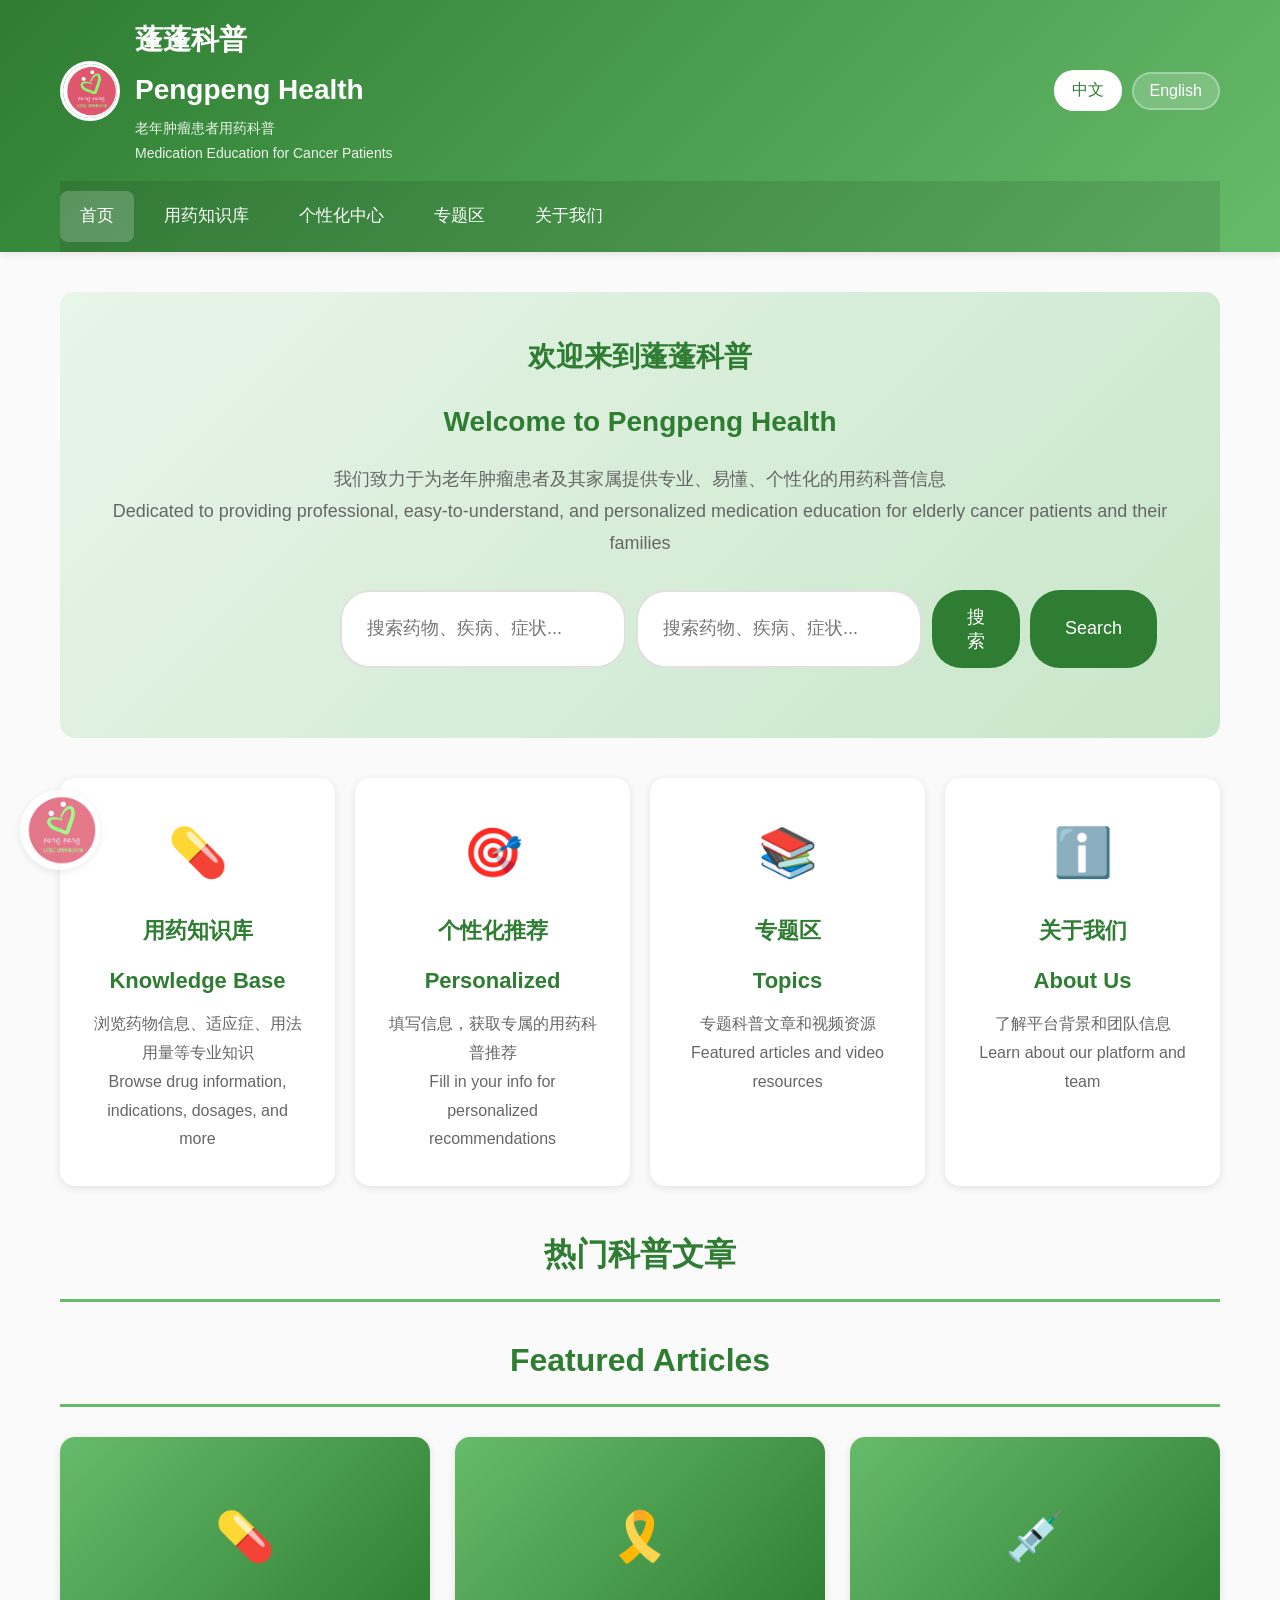
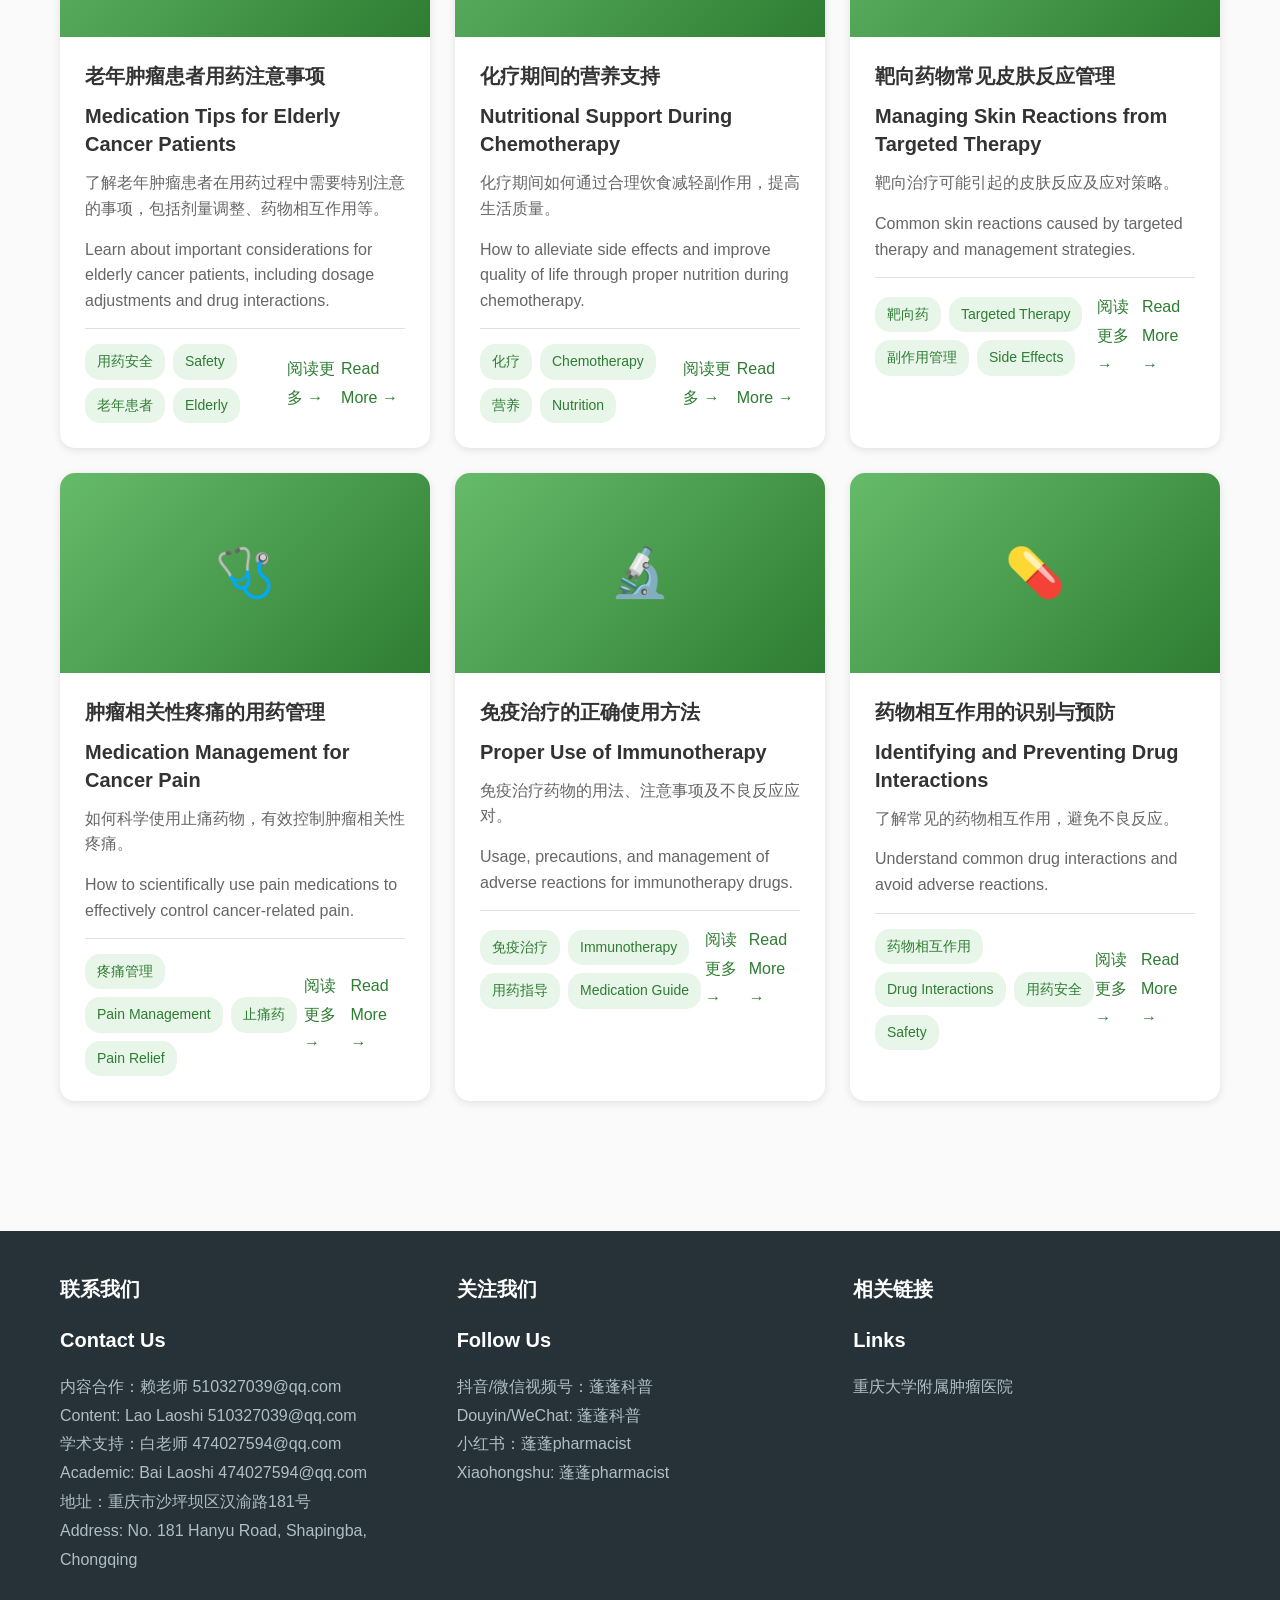
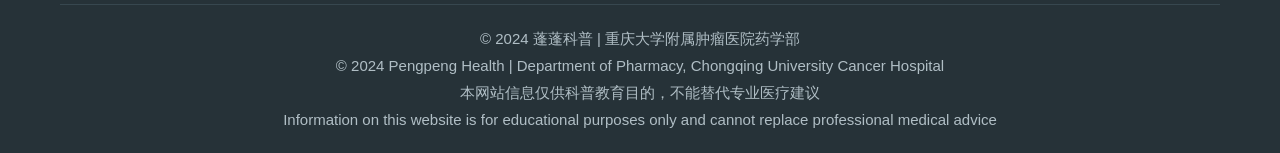
==== index.html @ c1ef8f11 "Initial commit 蓬蓬科普网站 - 老年肿瘤患者用药科普" ====
<!DOCTYPE html>
<html lang="zh-CN">
<head>
    <meta charset="UTF-8">
    <meta name="viewport" content="width=device-width, initial-scale=1.0">
    <meta name="description" content="蓬蓬科普 - 老年肿瘤患者用药科普个性化推荐网站，为老年肿瘤患者及其家属提供专业、易懂、个性化的用药科普信息">
    <meta name="keywords" content="蓬蓬科普,老年肿瘤,用药科普,个性化推荐,健康教育">
    <title>蓬蓬科普 Pengpeng Health - 老年肿瘤患者用药科普</title>
    <link rel="stylesheet" href="static/css/style.css">
</head>
<body>
    <!-- 顶部导航栏 -->
    <header>
        <div class="container">
            <div class="header-top">
                <div class="logo-area">
                    <img src="static/img/logo.jpg" alt="蓬蓬科普 Logo">
                    <div>
                        <h1 class="lang-zh">蓬蓬科普</h1>
                        <h1 class="lang-en">Pengpeng Health</h1>
                        <p class="english-name lang-zh">老年肿瘤患者用药科普</p>
                        <p class="english-name lang-en">Medication Education for Cancer Patients</p>
                    </div>
                </div>
                <div class="lang-switch">
                    <button data-lang="zh" class="active">中文</button>
                    <button data-lang="en">English</button>
                </div>
            </div>
            <nav>
                <ul>
                    <li><a href="index.html" class="active" data-i18n="nav.home">首页</a></li>
                    <li><a href="pages/knowledge.html" data-i18n="nav.knowledge">用药知识库</a></li>
                    <li><a href="pages/personal.html" data-i18n="nav.personal">个性化中心</a></li>
                    <li><a href="pages/topics.html" data-i18n="nav.topics">专题区</a></li>
                    <li><a href="pages/about.html" data-i18n="nav.about">关于我们</a></li>
                </ul>
            </nav>
        </div>
    </header>

    <!-- 主内容区 -->
    <main>
        <div class="container">
            <!-- 欢迎区 -->
            <section class="welcome-section">
                <h2 class="lang-zh">欢迎来到蓬蓬科普</h2>
                <h2 class="lang-en">Welcome to Pengpeng Health</h2>
                <p class="lang-zh">我们致力于为老年肿瘤患者及其家属提供专业、易懂、个性化的用药科普信息</p>
                <p class="lang-en">Dedicated to providing professional, easy-to-understand, and personalized medication education for elderly cancer patients and their families</p>

                <!-- 搜索框 -->
                <div class="search-section">
                    <form class="search-box search-form">
                        <input type="text"
                               class="lang-zh"
                               placeholder="搜索药物、疾病、症状..."
                               data-i18n-placeholder="home.searchPlaceholder">
                        <input type="text"
                               class="lang-en hidden"
                               placeholder="Search drugs, diseases, symptoms..."
                               data-i18n-placeholder="home.searchPlaceholder">
                        <button type="submit" class="lang-zh">搜索</button>
                        <button type="submit" class="lang-en hidden">Search</button>
                    </form>
                </div>
            </section>

            <!-- 快速导航 -->
            <section class="quick-nav">
                <div class="nav-card" onclick="location.href='pages/knowledge.html'">
                    <div class="icon">💊</div>
                    <h3 class="lang-zh">用药知识库</h3>
                    <h3 class="lang-en">Knowledge Base</h3>
                    <p class="lang-zh">浏览药物信息、适应症、用法用量等专业知识</p>
                    <p class="lang-en">Browse drug information, indications, dosages, and more</p>
                </div>
                <div class="nav-card" onclick="location.href='pages/personal.html'">
                    <div class="icon">🎯</div>
                    <h3 class="lang-zh">个性化推荐</h3>
                    <h3 class="lang-en">Personalized</h3>
                    <p class="lang-zh">填写信息，获取专属的用药科普推荐</p>
                    <p class="lang-en">Fill in your info for personalized recommendations</p>
                </div>
                <div class="nav-card" onclick="location.href='pages/topics.html'">
                    <div class="icon">📚</div>
                    <h3 class="lang-zh">专题区</h3>
                    <h3 class="lang-en">Topics</h3>
                    <p class="lang-zh">专题科普文章和视频资源</p>
                    <p class="lang-en">Featured articles and video resources</p>
                </div>
                <div class="nav-card" onclick="location.href='pages/about.html'">
                    <div class="icon">ℹ️</div>
                    <h3 class="lang-zh">关于我们</h3>
                    <h3 class="lang-en">About Us</h3>
                    <p class="lang-zh">了解平台背景和团队信息</p>
                    <p class="lang-en">Learn about our platform and team</p>
                </div>
            </section>

            <!-- 热门文章 -->
            <section class="articles-section">
                <h2 class="page-title lang-zh">热门科普文章</h2>
                <h2 class="page-title lang-en hidden">Featured Articles</h2>

                <div class="content-grid">
                    <!-- 文章卡片 1 -->
                    <div class="article-card">
                        <div class="thumbnail">💊</div>
                        <div class="content">
                            <h3 class="lang-zh">老年肿瘤患者用药注意事项</h3>
                            <h3 class="lang-en hidden">Medication Tips for Elderly Cancer Patients</h3>
                            <p class="lang-zh">了解老年肿瘤患者在用药过程中需要特别注意的事项，包括剂量调整、药物相互作用等。</p>
                            <p class="lang-en hidden">Learn about important considerations for elderly cancer patients, including dosage adjustments and drug interactions.</p>
                            <div class="meta">
                                <div class="tags">
                                    <span class="tag lang-zh">用药安全</span>
                                    <span class="tag lang-en hidden">Safety</span>
                                    <span class="tag lang-zh">老年患者</span>
                                    <span class="tag lang-en hidden">Elderly</span>
                                </div>
                                <a href="pages/article.html?id=1" class="read-more lang-zh">阅读更多 →</a>
                                <a href="pages/article.html?id=1" class="read-more lang-en hidden">Read More →</a>
                            </div>
                        </div>
                    </div>

                    <!-- 文章卡片 2 -->
                    <div class="article-card">
                        <div class="thumbnail">🎗️</div>
                        <div class="content">
                            <h3 class="lang-zh">化疗期间的营养支持</h3>
                            <h3 class="lang-en hidden">Nutritional Support During Chemotherapy</h3>
                            <p class="lang-zh">化疗期间如何通过合理饮食减轻副作用，提高生活质量。</p>
                            <p class="lang-en hidden">How to alleviate side effects and improve quality of life through proper nutrition during chemotherapy.</p>
                            <div class="meta">
                                <div class="tags">
                                    <span class="tag lang-zh">化疗</span>
                                    <span class="tag lang-en hidden">Chemotherapy</span>
                                    <span class="tag lang-zh">营养</span>
                                    <span class="tag lang-en hidden">Nutrition</span>
                                </div>
                                <a href="pages/article.html?id=2" class="read-more lang-zh">阅读更多 →</a>
                                <a href="pages/article.html?id=2" class="read-more lang-en hidden">Read More →</a>
                            </div>
                        </div>
                    </div>

                    <!-- 文章卡片 3 -->
                    <div class="article-card">
                        <div class="thumbnail">💉</div>
                        <div class="content">
                            <h3 class="lang-zh">靶向药物常见皮肤反应管理</h3>
                            <h3 class="lang-en hidden">Managing Skin Reactions from Targeted Therapy</h3>
                            <p class="lang-zh">靶向治疗可能引起的皮肤反应及应对策略。</p>
                            <p class="lang-en hidden">Common skin reactions caused by targeted therapy and management strategies.</p>
                            <div class="meta">
                                <div class="tags">
                                    <span class="tag lang-zh">靶向药</span>
                                    <span class="tag lang-en hidden">Targeted Therapy</span>
                                    <span class="tag lang-zh">副作用管理</span>
                                    <span class="tag lang-en hidden">Side Effects</span>
                                </div>
                                <a href="pages/article.html?id=3" class="read-more lang-zh">阅读更多 →</a>
                                <a href="pages/article.html?id=3" class="read-more lang-en hidden">Read More →</a>
                            </div>
                        </div>
                    </div>

                    <!-- 文章卡片 4 -->
                    <div class="article-card">
                        <div class="thumbnail">🩺</div>
                        <div class="content">
                            <h3 class="lang-zh">肿瘤相关性疼痛的用药管理</h3>
                            <h3 class="lang-en hidden">Medication Management for Cancer Pain</h3>
                            <p class="lang-zh">如何科学使用止痛药物，有效控制肿瘤相关性疼痛。</p>
                            <p class="lang-en hidden">How to scientifically use pain medications to effectively control cancer-related pain.</p>
                            <div class="meta">
                                <div class="tags">
                                    <span class="tag lang-zh">疼痛管理</span>
                                    <span class="tag lang-en hidden">Pain Management</span>
                                    <span class="tag lang-zh">止痛药</span>
                                    <span class="tag lang-en hidden">Pain Relief</span>
                                </div>
                                <a href="pages/article.html?id=4" class="read-more lang-zh">阅读更多 →</a>
                                <a href="pages/article.html?id=4" class="read-more lang-en hidden">Read More →</a>
                            </div>
                        </div>
                    </div>

                    <!-- 文章卡片 5 -->
                    <div class="article-card">
                        <div class="thumbnail">🔬</div>
                        <div class="content">
                            <h3 class="lang-zh">免疫治疗的正确使用方法</h3>
                            <h3 class="lang-en hidden">Proper Use of Immunotherapy</h3>
                            <p class="lang-zh">免疫治疗药物的用法、注意事项及不良反应应对。</p>
                            <p class="lang-en hidden">Usage, precautions, and management of adverse reactions for immunotherapy drugs.</p>
                            <div class="meta">
                                <div class="tags">
                                    <span class="tag lang-zh">免疫治疗</span>
                                    <span class="tag lang-en hidden">Immunotherapy</span>
                                    <span class="tag lang-zh">用药指导</span>
                                    <span class="tag lang-en hidden">Medication Guide</span>
                                </div>
                                <a href="pages/article.html?id=5" class="read-more lang-zh">阅读更多 →</a>
                                <a href="pages/article.html?id=5" class="read-more lang-en hidden">Read More →</a>
                            </div>
                        </div>
                    </div>

                    <!-- 文章卡片 6 -->
                    <div class="article-card">
                        <div class="thumbnail">💊</div>
                        <div class="content">
                            <h3 class="lang-zh">药物相互作用的识别与预防</h3>
                            <h3 class="lang-en hidden">Identifying and Preventing Drug Interactions</h3>
                            <p class="lang-zh">了解常见的药物相互作用，避免不良反应。</p>
                            <p class="lang-en hidden">Understand common drug interactions and avoid adverse reactions.</p>
                            <div class="meta">
                                <div class="tags">
                                    <span class="tag lang-zh">药物相互作用</span>
                                    <span class="tag lang-en hidden">Drug Interactions</span>
                                    <span class="tag lang-zh">用药安全</span>
                                    <span class="tag lang-en hidden">Safety</span>
                                </div>
                                <a href="pages/article.html?id=6" class="read-more lang-zh">阅读更多 →</a>
                                <a href="pages/article.html?id=6" class="read-more lang-en hidden">Read More →</a>
                            </div>
                        </div>
                    </div>
                </div>
            </section>
        </div>
    </main>

    <!-- 页脚 -->
    <footer>
        <div class="container">
            <div class="footer-content">
                <div class="footer-section">
                    <h4 class="lang-zh">联系我们</h4>
                    <h4 class="lang-en hidden">Contact Us</h4>
                    <p class="lang-zh">内容合作：赖老师 510327039@qq.com</p>
                    <p class="lang-en hidden">Content: Lao Laoshi 510327039@qq.com</p>
                    <p class="lang-zh">学术支持：白老师 474027594@qq.com</p>
                    <p class="lang-en hidden">Academic: Bai Laoshi 474027594@qq.com</p>
                    <p class="lang-zh">地址：重庆市沙坪坝区汉渝路181号</p>
                    <p class="lang-en hidden">Address: No. 181 Hanyu Road, Shapingba, Chongqing</p>
                </div>
                <div class="footer-section">
                    <h4 class="lang-zh">关注我们</h4>
                    <h4 class="lang-en hidden">Follow Us</h4>
                    <p class="lang-zh">抖音/微信视频号：蓬蓬科普</p>
                    <p class="lang-en hidden">Douyin/WeChat: 蓬蓬科普</p>
                    <p class="lang-zh">小红书：蓬蓬pharmacist</p>
                    <p class="lang-en hidden">Xiaohongshu: 蓬蓬pharmacist</p>
                </div>
                <div class="footer-section">
                    <h4 class="lang-zh">相关链接</h4>
                    <h4 class="lang-en hidden">Links</h4>
                    <p><a href="https://www.cqch.cn" target="_blank">重庆大学附属肿瘤医院</a></p>
                </div>
            </div>
            <div class="footer-bottom">
                <p class="lang-zh">&copy; 2024 蓬蓬科普 | 重庆大学附属肿瘤医院药学部</p>
                <p class="lang-en hidden">&copy; 2024 Pengpeng Health | Department of Pharmacy, Chongqing University Cancer Hospital</p>
                <p class="lang-zh">本网站信息仅供科普教育目的，不能替代专业医疗建议</p>
                <p class="lang-en hidden">Information on this website is for educational purposes only and cannot replace professional medical advice</p>
            </div>
        </div>
    </footer>

    <!-- 左下角固定Logo -->
    <div class="fixed-logo">
        <img src="static/img/logo.jpg" alt="蓬蓬科普 Logo">
    </div>

    <script src="static/js/app.js"></script>
</body>
</html>
---- static/css/style.css ----
/* 蓬蓬科普 Pengpeng Science Popularization */
/* 主样式表 - 适合老年用户设计 */

:root {
    --primary-color: #2E7D32;
    --secondary-color: #66BB6A;
    --accent-color: #FF6F00;
    --text-color: #333333;
    --light-text: #666666;
    --bg-color: #FAFAFA;
    --white: #FFFFFF;
    --border-color: #E0E0E0;
    --shadow: 0 2px 8px rgba(0, 0, 0, 0.1);
    --shadow-hover: 0 4px 16px rgba(0, 0, 0, 0.15);
}

/* 基础样式 */
* {
    margin: 0;
    padding: 0;
    box-sizing: border-box;
}

body {
    font-family: 'Segoe UI', 'Microsoft YaHei', 'SimHei', Arial, sans-serif;
    font-size: 18px; /* 较大字体，适合老年用户 */
    line-height: 1.8;
    color: var(--text-color);
    background-color: var(--bg-color);
    min-height: 100vh;
    display: flex;
    flex-direction: column;
}

/* 容器 */
.container {
    max-width: 1200px;
    margin: 0 auto;
    padding: 0 20px;
}

/* 顶部导航栏 */
header {
    background: linear-gradient(135deg, var(--primary-color) 0%, var(--secondary-color) 100%);
    color: var(--white);
    box-shadow: var(--shadow);
    position: sticky;
    top: 0;
    z-index: 1000;
}

.header-top {
    display: flex;
    justify-content: space-between;
    align-items: center;
    padding: 15px 0;
}

.logo-area {
    display: flex;
    align-items: center;
    gap: 15px;
}

.logo-area img {
    width: 60px;
    height: 60px;
    border-radius: 50%;
    border: 3px solid var(--white);
}

.logo-area h1 {
    font-size: 28px;
    font-weight: 600;
}

.logo-area .english-name {
    font-size: 14px;
    opacity: 0.9;
}

/* 语言切换按钮 */
.lang-switch {
    display: flex;
    gap: 10px;
    align-items: center;
}

.lang-switch button {
    background: rgba(255, 255, 255, 0.2);
    border: 2px solid rgba(255, 255, 255, 0.3);
    color: var(--white);
    padding: 8px 16px;
    border-radius: 20px;
    cursor: pointer;
    font-size: 16px;
    transition: all 0.3s;
}

.lang-switch button:hover,
.lang-switch button.active {
    background: var(--white);
    color: var(--primary-color);
}

/* 导航菜单 */
nav {
    background: rgba(0, 0, 0, 0.1);
    padding: 10px 0;
}

nav ul {
    display: flex;
    list-style: none;
    gap: 10px;
    flex-wrap: wrap;
}

nav a {
    color: var(--white);
    text-decoration: none;
    padding: 10px 20px;
    border-radius: 8px;
    transition: all 0.3s;
    font-size: 17px;
    display: inline-block;
}

nav a:hover,
nav a.active {
    background: rgba(255, 255, 255, 0.2);
}

/* 主内容区 */
main {
    flex: 1;
    padding: 40px 0;
}

/* 页面标题 */
.page-title {
    text-align: center;
    font-size: 32px;
    color: var(--primary-color);
    margin-bottom: 30px;
    padding-bottom: 15px;
    border-bottom: 3px solid var(--secondary-color);
}

/* 欢迎区 */
.welcome-section {
    background: linear-gradient(135deg, #E8F5E9 0%, #C8E6C9 100%);
    padding: 40px;
    border-radius: 15px;
    margin-bottom: 40px;
    text-align: center;
}

.welcome-section h2 {
    font-size: 28px;
    color: var(--primary-color);
    margin-bottom: 15px;
}

.welcome-section p {
    font-size: 18px;
    color: var(--light-text);
    line-height: 1.8;
}

/* 搜索框 */
.search-section {
    margin: 30px 0;
}

.search-box {
    display: flex;
    max-width: 600px;
    margin: 0 auto;
    gap: 10px;
}

.search-box input {
    flex: 1;
    padding: 15px 25px;
    font-size: 18px;
    border: 2px solid var(--border-color);
    border-radius: 30px;
    outline: none;
    transition: all 0.3s;
}

.search-box input:focus {
    border-color: var(--primary-color);
    box-shadow: 0 0 10px rgba(46, 125, 50, 0.2);
}

.search-box button {
    padding: 15px 35px;
    font-size: 18px;
    background: var(--primary-color);
    color: var(--white);
    border: none;
    border-radius: 30px;
    cursor: pointer;
    transition: all 0.3s;
}

.search-box button:hover {
    background: var(--secondary-color);
}

/* 快速导航卡片 */
.quick-nav {
    display: grid;
    grid-template-columns: repeat(auto-fit, minmax(250px, 1fr));
    gap: 20px;
    margin: 40px 0;
}

.nav-card {
    background: var(--white);
    padding: 30px;
    border-radius: 15px;
    text-align: center;
    box-shadow: var(--shadow);
    transition: all 0.3s;
    cursor: pointer;
    border: 2px solid transparent;
}

.nav-card:hover {
    transform: translateY(-5px);
    box-shadow: var(--shadow-hover);
    border-color: var(--primary-color);
}

.nav-card .icon {
    font-size: 48px;
    margin-bottom: 15px;
}

.nav-card h3 {
    font-size: 22px;
    color: var(--primary-color);
    margin-bottom: 10px;
}

.nav-card p {
    font-size: 16px;
    color: var(--light-text);
}

/* 内容网格 */
.content-grid {
    display: grid;
    grid-template-columns: repeat(auto-fill, minmax(300px, 1fr));
    gap: 25px;
    margin: 30px 0;
}

/* 文章卡片 */
.article-card {
    background: var(--white);
    border-radius: 15px;
    overflow: hidden;
    box-shadow: var(--shadow);
    transition: all 0.3s;
}

.article-card:hover {
    transform: translateY(-5px);
    box-shadow: var(--shadow-hover);
}

.article-card .thumbnail {
    width: 100%;
    height: 200px;
    background: linear-gradient(135deg, var(--secondary-color) 0%, var(--primary-color) 100%);
    display: flex;
    align-items: center;
    justify-content: center;
    color: var(--white);
    font-size: 48px;
}

.article-card .content {
    padding: 25px;
}

.article-card h3 {
    font-size: 20px;
    color: var(--text-color);
    margin-bottom: 12px;
    line-height: 1.4;
}

.article-card p {
    font-size: 16px;
    color: var(--light-text);
    margin-bottom: 15px;
    line-height: 1.6;
}

.article-card .meta {
    display: flex;
    justify-content: space-between;
    align-items: center;
    padding-top: 15px;
    border-top: 1px solid var(--border-color);
}

.article-card .tags {
    display: flex;
    gap: 8px;
    flex-wrap: wrap;
}

.article-card .tag {
    background: #E8F5E9;
    color: var(--primary-color);
    padding: 5px 12px;
    border-radius: 15px;
    font-size: 14px;
}

.article-card .read-more {
    color: var(--primary-color);
    text-decoration: none;
    font-size: 16px;
    font-weight: 500;
}

/* 表单样式 */
.form-section {
    background: var(--white);
    padding: 40px;
    border-radius: 15px;
    box-shadow: var(--shadow);
    max-width: 800px;
    margin: 0 auto;
}

.form-group {
    margin-bottom: 25px;
}

.form-group label {
    display: block;
    font-size: 18px;
    color: var(--text-color);
    margin-bottom: 10px;
    font-weight: 500;
}

.form-group input,
.form-group select,
.form-group textarea {
    width: 100%;
    padding: 12px 18px;
    font-size: 17px;
    border: 2px solid var(--border-color);
    border-radius: 10px;
    outline: none;
    transition: all 0.3s;
}

.form-group input:focus,
.form-group select:focus,
.form-group textarea:focus {
    border-color: var(--primary-color);
    box-shadow: 0 0 8px rgba(46, 125, 50, 0.2);
}

.form-group textarea {
    min-height: 120px;
    resize: vertical;
}

.form-group .hint {
    font-size: 14px;
    color: var(--light-text);
    margin-top: 8px;
}

.privacy-notice {
    background: #FFF3E0;
    border-left: 4px solid var(--accent-color);
    padding: 20px;
    border-radius: 8px;
    margin: 25px 0;
}

.privacy-notice h4 {
    color: var(--accent-color);
    font-size: 18px;
    margin-bottom: 10px;
}

.privacy-notice p {
    font-size: 16px;
    color: var(--text-color);
    line-height: 1.6;
}

.form-actions {
    text-align: center;
    margin-top: 30px;
}

.form-actions button {
    padding: 15px 50px;
    font-size: 19px;
    background: var(--primary-color);
    color: var(--white);
    border: none;
    border-radius: 30px;
    cursor: pointer;
    transition: all 0.3s;
}

.form-actions button:hover {
    background: var(--secondary-color);
    transform: translateY(-2px);
}

/* 分面筛选 */
.facet-section {
    background: var(--white);
    padding: 30px;
    border-radius: 15px;
    box-shadow: var(--shadow);
    margin-bottom: 30px;
}

.facet-section h3 {
    font-size: 22px;
    color: var(--primary-color);
    margin-bottom: 20px;
    padding-bottom: 10px;
    border-bottom: 2px solid var(--border-color);
}

.facet-group {
    margin-bottom: 25px;
}

.facet-group h4 {
    font-size: 18px;
    color: var(--text-color);
    margin-bottom: 12px;
}

.facet-options {
    display: flex;
    flex-wrap: wrap;
    gap: 10px;
}

.facet-option {
    padding: 10px 20px;
    background: #F5F5F5;
    border: 2px solid var(--border-color);
    border-radius: 20px;
    cursor: pointer;
    transition: all 0.3s;
    font-size: 16px;
}

.facet-option:hover {
    background: #E8F5E9;
    border-color: var(--secondary-color);
}

.facet-option.active {
    background: var(--primary-color);
    color: var(--white);
    border-color: var(--primary-color);
}

/* 专题区样式 */
.topic-grid {
    display: grid;
    grid-template-columns: repeat(auto-fill, minmax(350px, 1fr));
    gap: 25px;
}

.topic-card {
    background: var(--white);
    border-radius: 15px;
    overflow: hidden;
    box-shadow: var(--shadow);
    transition: all 0.3s;
}

.topic-card:hover {
    transform: translateY(-5px);
    box-shadow: var(--shadow-hover);
}

.topic-card .topic-header {
    padding: 25px;
    background: linear-gradient(135deg, var(--primary-color) 0%, var(--secondary-color) 100%);
    color: var(--white);
}

.topic-card .topic-header h3 {
    font-size: 22px;
    margin-bottom: 8px;
}

.topic-card .topic-header .topic-type {
    display: inline-block;
    background: rgba(255, 255, 255, 0.3);
    padding: 5px 12px;
    border-radius: 15px;
    font-size: 14px;
}

.topic-card .topic-content {
    padding: 25px;
}

.topic-card .topic-content p {
    font-size: 16px;
    color: var(--light-text);
    margin-bottom: 15px;
}

.topic-card .topic-files {
    list-style: none;
}

.topic-card .topic-files li {
    padding: 12px;
    background: #F5F5F5;
    border-radius: 8px;
    margin-bottom: 10px;
    display: flex;
    align-items: center;
    gap: 10px;
}

.topic-card .topic-files .file-icon {
    font-size: 24px;
}

.topic-card .topic-files .file-info {
    flex: 1;
}

.topic-card .topic-files .file-name {
    font-size: 16px;
    color: var(--text-color);
    font-weight: 500;
}

.topic-card .topic-files .file-type {
    font-size: 14px;
    color: var(--light-text);
}

/* 页脚 */
footer {
    background: #263238;
    color: #B0BEC5;
    padding: 40px 0 20px;
    margin-top: 60px;
}

.footer-content {
    display: grid;
    grid-template-columns: repeat(auto-fit, minmax(250px, 1fr));
    gap: 30px;
    margin-bottom: 30px;
}

.footer-section h4 {
    color: var(--white);
    font-size: 20px;
    margin-bottom: 15px;
}

.footer-section p,
.footer-section a {
    font-size: 16px;
    line-height: 1.8;
    color: #B0BEC5;
    text-decoration: none;
}

.footer-section a:hover {
    color: var(--white);
}

.footer-bottom {
    text-align: center;
    padding-top: 20px;
    border-top: 1px solid #37474F;
    font-size: 15px;
}

/* 左下角Logo固定定位 */
.fixed-logo {
    position: fixed;
    bottom: 20px;
    left: 20px;
    z-index: 999;
    opacity: 0.8;
    transition: all 0.3s;
}

.fixed-logo:hover {
    opacity: 1;
    transform: scale(1.05);
}

.fixed-logo img {
    width: 80px;
    height: 80px;
    border-radius: 50%;
    border: 3px solid var(--white);
    box-shadow: var(--shadow);
}

/* 文章详情页 */
.article-detail {
    background: var(--white);
    padding: 50px;
    border-radius: 15px;
    box-shadow: var(--shadow);
    max-width: 900px;
    margin: 0 auto;
}

.article-detail h1 {
    font-size: 32px;
    color: var(--text-color);
    margin-bottom: 20px;
    line-height: 1.4;
}

.article-detail .article-meta {
    padding: 15px 0;
    border-bottom: 2px solid var(--border-color);
    margin-bottom: 30px;
    color: var(--light-text);
    font-size: 16px;
}

.article-detail .article-content {
    font-size: 19px;
    line-height: 1.9;
    color: var(--text-color);
}

.article-detail .article-content h2 {
    font-size: 26px;
    color: var(--primary-color);
    margin: 30px 0 15px;
}

.article-detail .article-content h3 {
    font-size: 22px;
    color: var(--text-color);
    margin: 25px 0 12px;
}

.article-detail .article-content p {
    margin-bottom: 20px;
}

.article-detail .article-content ul,
.article-detail .article-content ol {
    margin: 20px 0;
    padding-left: 30px;
}

.article-detail .article-content li {
    margin-bottom: 10px;
}

.article-detail .article-tags {
    margin-top: 40px;
    padding-top: 20px;
    border-top: 2px solid var(--border-color);
}

.article-detail .back-button {
    display: inline-block;
    margin-top: 20px;
    padding: 12px 25px;
    background: var(--primary-color);
    color: var(--white);
    text-decoration: none;
    border-radius: 25px;
    transition: all 0.3s;
}

.article-detail .back-button:hover {
    background: var(--secondary-color);
}

/* 关于我们页面 */
.about-section {
    background: var(--white);
    padding: 40px;
    border-radius: 15px;
    box-shadow: var(--shadow);
    margin-bottom: 30px;
}

.about-section h2 {
    font-size: 26px;
    color: var(--primary-color);
    margin-bottom: 20px;
    padding-bottom: 10px;
    border-bottom: 2px solid var(--border-color);
}

.about-section h3 {
    font-size: 22px;
    color: var(--text-color);
    margin: 25px 0 15px;
}

.about-section p,
.about-section li {
    font-size: 17px;
    line-height: 1.8;
    color: var(--text-color);
    margin-bottom: 15px;
}

.team-grid {
    display: grid;
    grid-template-columns: repeat(auto-fit, minmax(200px, 1fr));
    gap: 20px;
    margin: 20px 0;
}

.team-member {
    text-align: center;
    padding: 20px;
    background: #F5F5F5;
    border-radius: 10px;
}

.disclaimer {
    background: #FFF3E0;
    border-left: 4px solid var(--accent-color);
    padding: 25px;
    border-radius: 8px;
    margin: 30px 0;
}

.disclaimer h3 {
    color: var(--accent-color);
    font-size: 22px;
    margin-bottom: 15px;
}

.disclaimer p {
    font-size: 16px;
    line-height: 1.7;
}

/* 响应式设计 */
@media (max-width: 768px) {
    body {
        font-size: 16px;
    }

    .container {
        padding: 0 15px;
    }

    .logo-area h1 {
        font-size: 22px;
    }

    nav ul {
        flex-direction: column;
        gap: 5px;
    }

    nav a {
        padding: 8px 15px;
        font-size: 16px;
    }

    .page-title {
        font-size: 26px;
    }

    .welcome-section {
        padding: 25px;
    }

    .welcome-section h2 {
        font-size: 22px;
    }

    .quick-nav {
        grid-template-columns: 1fr;
    }

    .search-box {
        flex-direction: column;
    }

    .search-box input,
    .search-box button {
        width: 100%;
    }

    .content-grid {
        grid-template-columns: 1fr;
    }

    .article-detail {
        padding: 25px;
    }

    .article-detail h1 {
        font-size: 24px;
    }

    .fixed-logo {
        bottom: 10px;
        left: 10px;
    }

    .fixed-logo img {
        width: 60px;
        height: 60px;
    }
}

/* 加载动画 */
.loading {
    display: flex;
    justify-content: center;
    align-items: center;
    padding: 50px;
}

.spinner {
    width: 50px;
    height: 50px;
    border: 4px solid #F5F5F5;
    border-top: 4px solid var(--primary-color);
    border-radius: 50%;
    animation: spin 1s linear infinite;
}

@keyframes spin {
    0% { transform: rotate(0deg); }
    100% { transform: rotate(360deg); }
}

/* 隐藏类 */
.hidden {
    display: none !important;
}

/* 语言切换显示 */
[data-lang="zh"] .lang-en {
    display: none;
}

[data-lang="en"] .lang-zh {
    display: none;
}
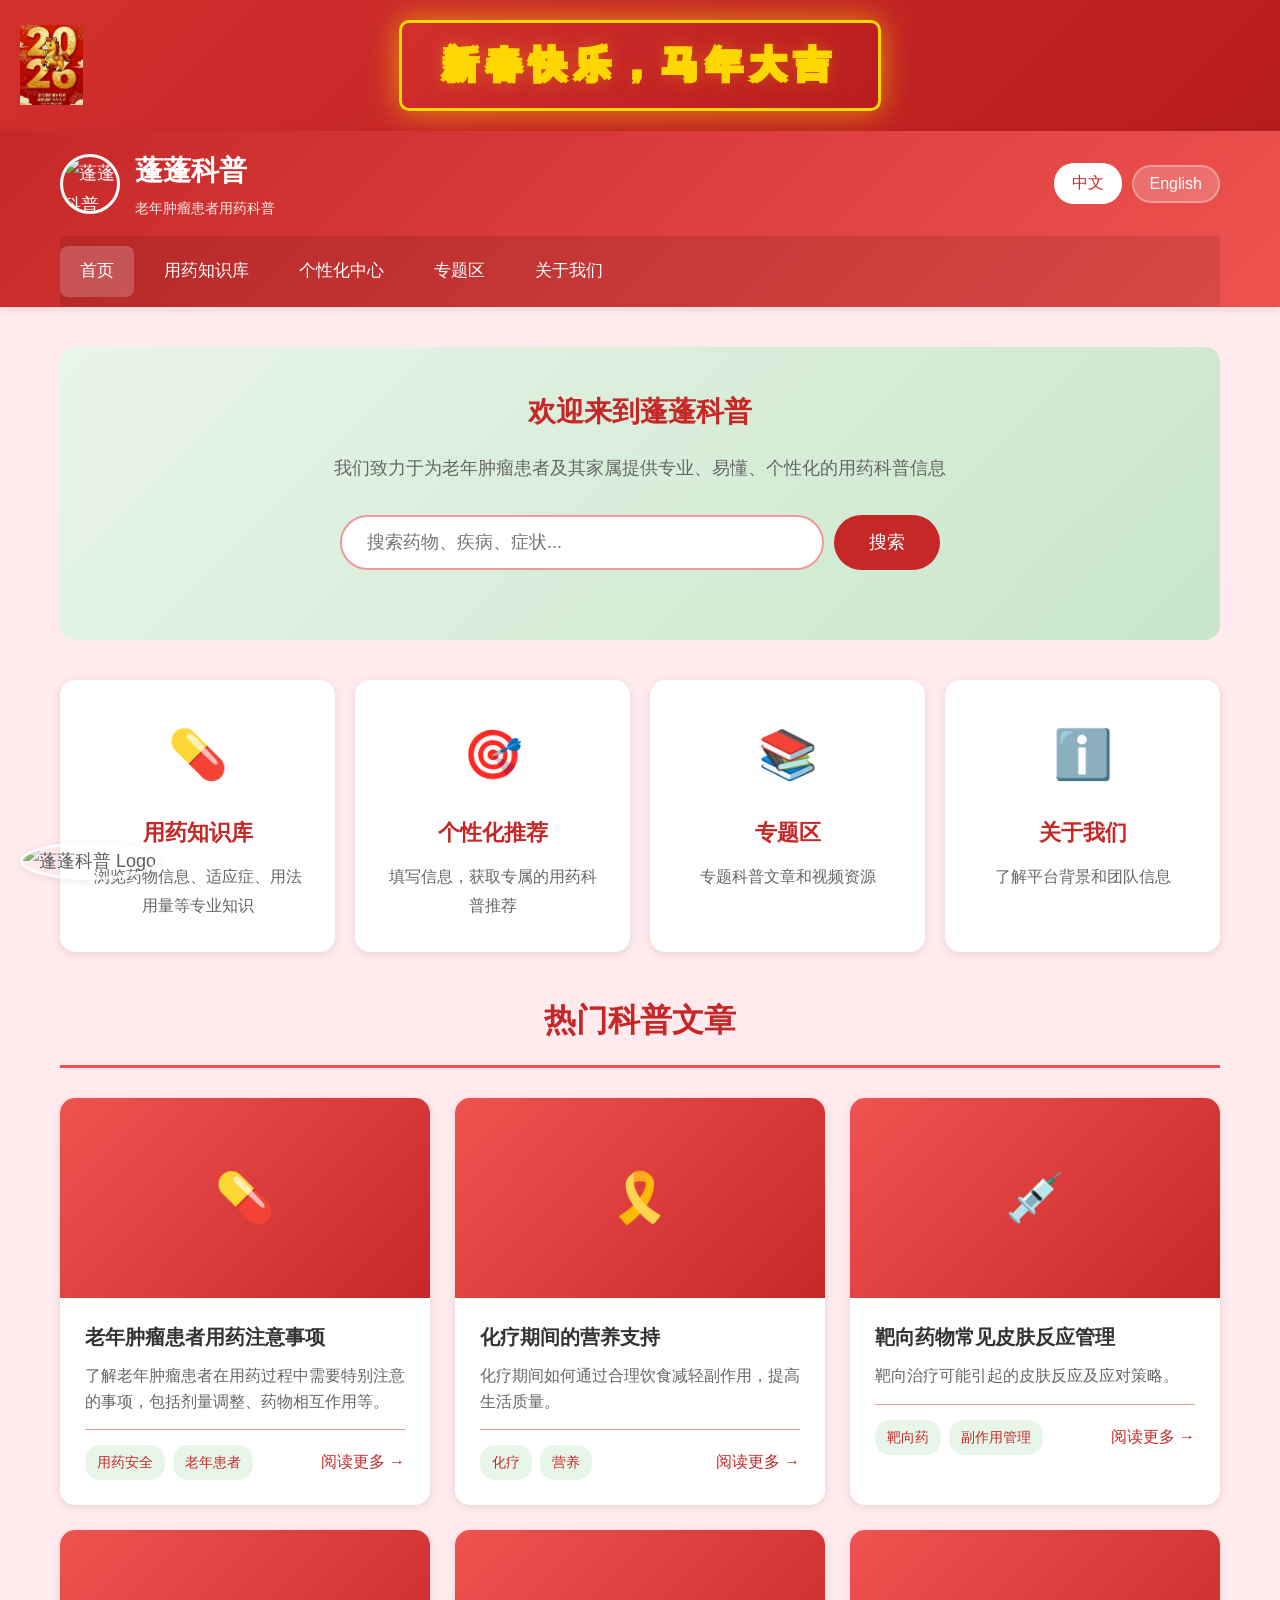
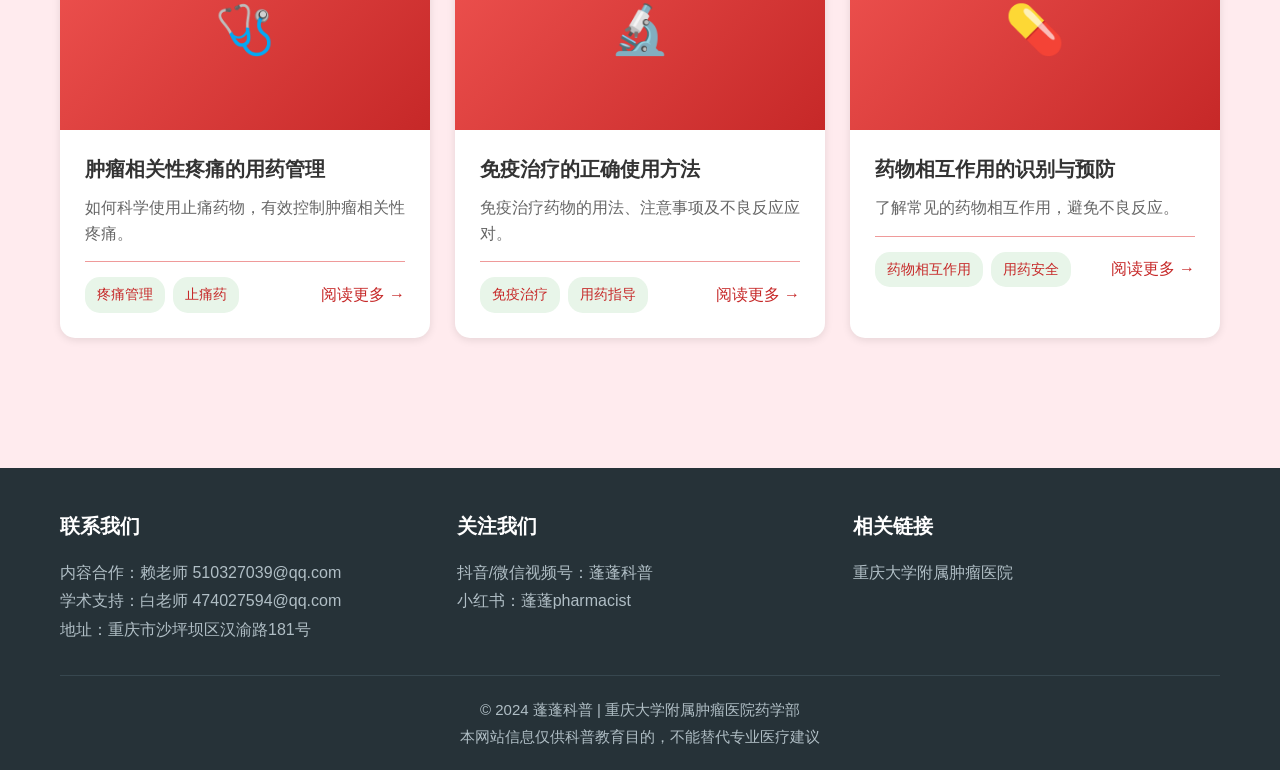
==== commit 7283bb18: "添加新春横幅：左上角马年大吉图片，居中金色标题"新春快乐，马年大吉" - 添加新春横幅区域，红金配色设计 - 左上角显示马年大吉图片 - 居中显示金色边框发光标题"新春快乐，马年大吉" - 添加响应式" ====
--- a/index.html
+++ b/index.html
@@ -9,6 +9,12 @@
     <link rel="stylesheet" href="static/css/style.css">
 </head>
 <body>
+    <!-- 新春横幅 -->
+    <div class="new-year-banner">
+        <img src="static/img/马年大吉.jpg" alt="马年大吉" class="banner-image">
+        <h1 class="banner-title">新春快乐，马年大吉</h1>
+    </div>
+
     <!-- 顶部导航栏 -->
     <header>
         <div class="container">
--- a/static/css/style.css
+++ b/static/css/style.css
@@ -2,14 +2,14 @@
 /* 主样式表 - 适合老年用户设计 */
 
 :root {
-    --primary-color: #2E7D32;
-    --secondary-color: #66BB6A;
+    --primary-color: #C62828;
+    --secondary-color: #EF5350;
     --accent-color: #FF6F00;
     --text-color: #333333;
     --light-text: #666666;
-    --bg-color: #FAFAFA;
+    --bg-color: #FFEBEE;
     --white: #FFFFFF;
-    --border-color: #E0E0E0;
+    --border-color: #EF9A9A;
     --shadow: 0 2px 8px rgba(0, 0, 0, 0.1);
     --shadow-hover: 0 4px 16px rgba(0, 0, 0, 0.15);
 }
@@ -37,6 +37,47 @@
     max-width: 1200px;
     margin: 0 auto;
     padding: 0 20px;
+}
+
+/* 新春横幅 */
+.new-year-banner {
+    position: relative;
+    background: linear-gradient(135deg, #D32F2F 0%, #B71C1C 100%);
+    padding: 20px;
+    display: flex;
+    align-items: center;
+    justify-content: center;
+    overflow: hidden;
+}
+
+.banner-image {
+    position: absolute;
+    left: 20px;
+    top: 50%;
+    transform: translateY(-50%);
+    height: 80px;
+    width: auto;
+    z-index: 2;
+}
+
+.banner-title {
+    color: #FFD700;
+    font-size: 36px;
+    font-weight: 700;
+    text-align: center;
+    text-shadow:
+        -2px -2px 0 #FFD700,
+        2px -2px 0 #FFD700,
+        -2px 2px 0 #FFD700,
+        2px 2px 0 #FFD700,
+        0 0 20px rgba(255, 215, 0, 0.5);
+    letter-spacing: 8px;
+    margin: 0;
+    padding: 10px 40px;
+    background: linear-gradient(135deg, rgba(211, 47, 47, 0.9) 0%, rgba(183, 28, 28, 0.9) 100%);
+    border-radius: 10px;
+    border: 3px solid #FFD700;
+    box-shadow: 0 0 30px rgba(255, 215, 0, 0.6);
 }
 
 /* 顶部导航栏 */
@@ -767,6 +808,21 @@
 
 /* 响应式设计 */
 @media (max-width: 768px) {
+    .new-year-banner {
+        padding: 15px 10px;
+    }
+
+    .banner-image {
+        height: 50px;
+        left: 10px;
+    }
+
+    .banner-title {
+        font-size: 20px;
+        padding: 8px 15px;
+        letter-spacing: 4px;
+    }
+
     body {
         font-size: 16px;
     }
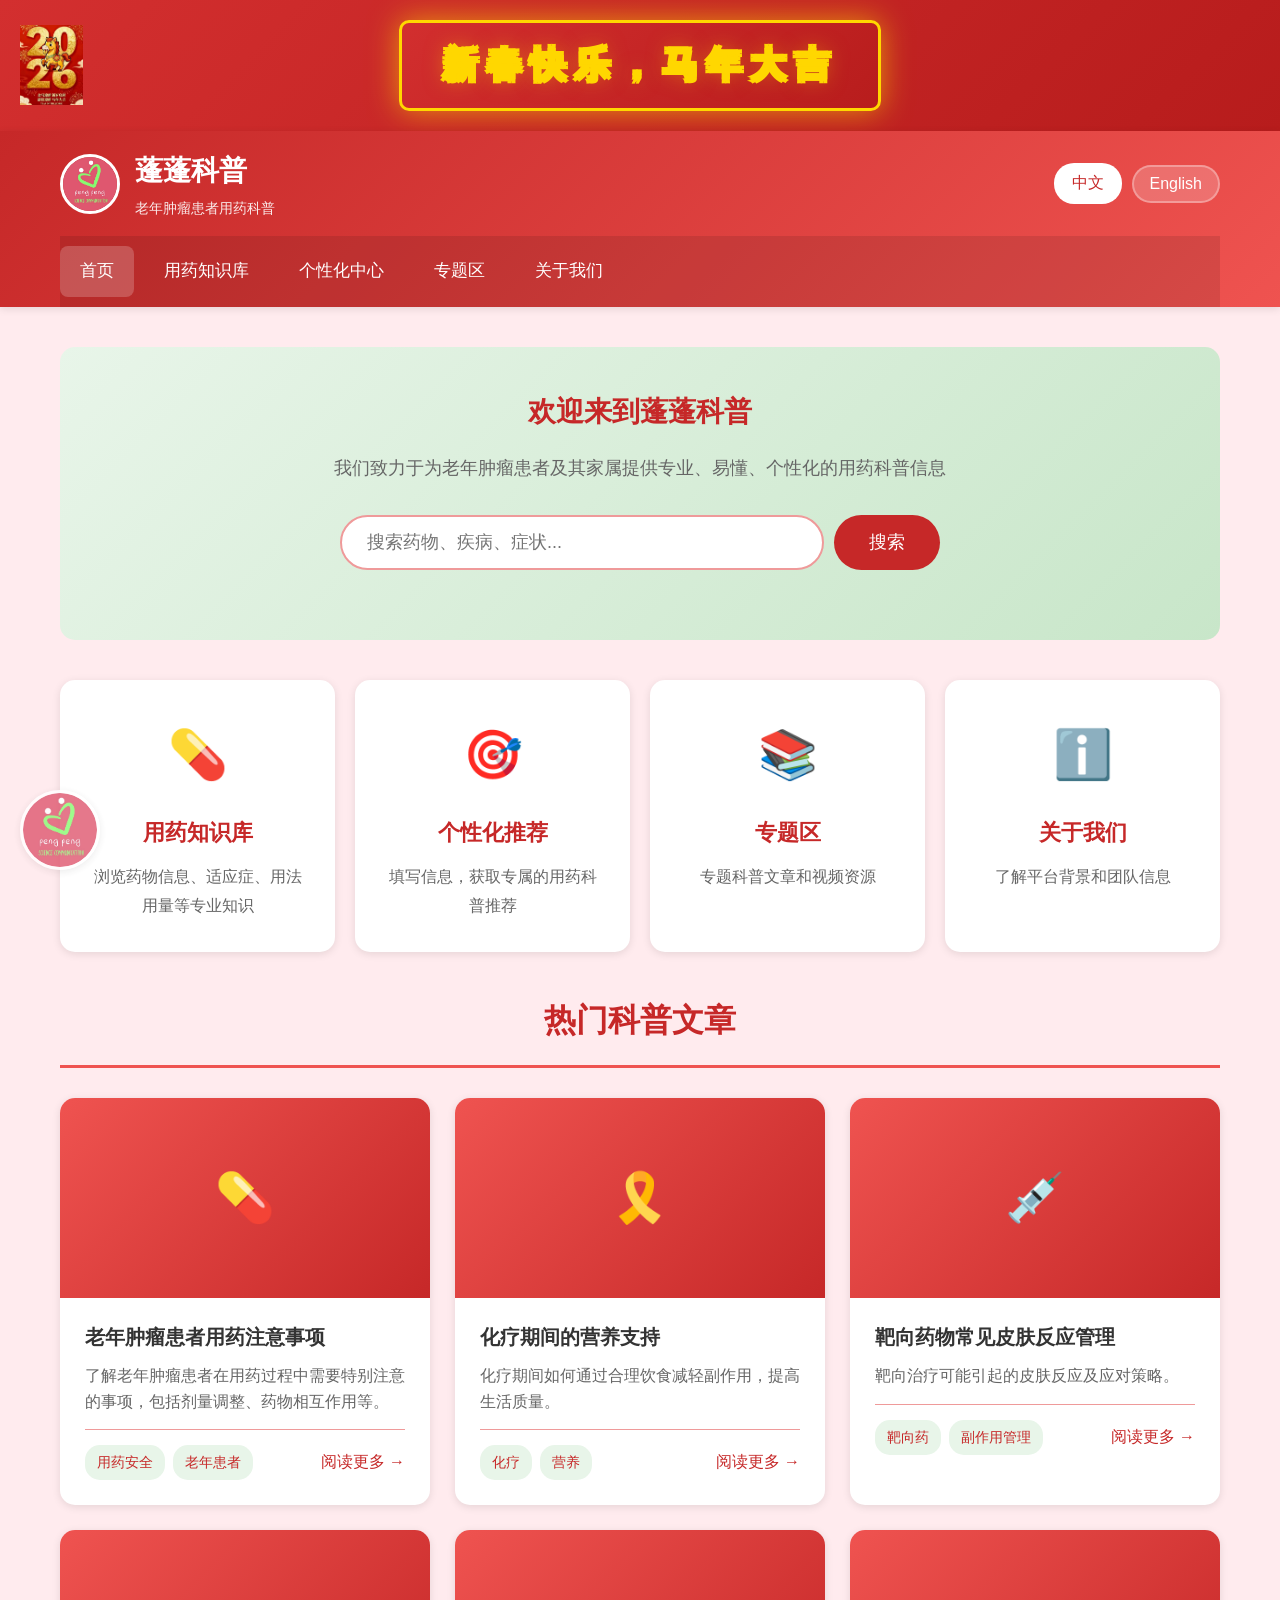
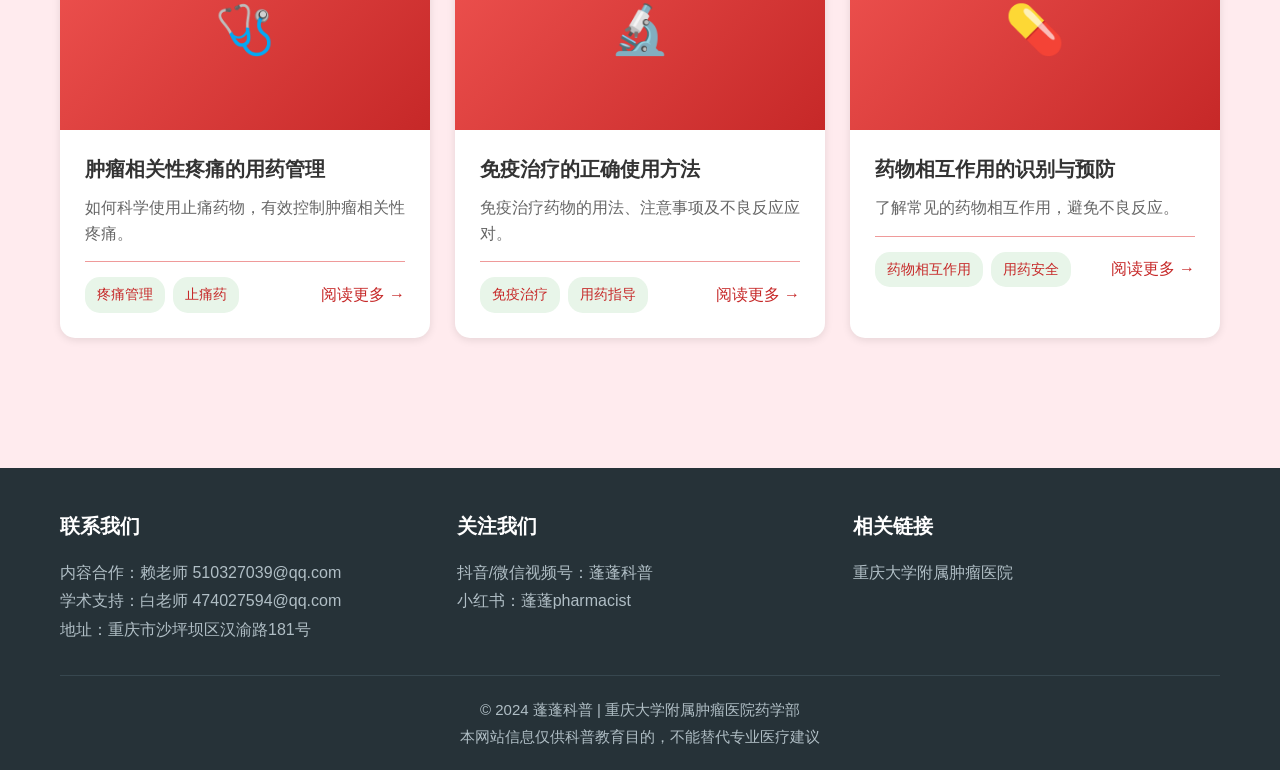
==== commit fdcb2978: "修复logo图片路径问题：将logo.jpg改为LOGO.png Co-Authored-By: Claude <noreply@anthropic.com>" ====
--- a/index.html
+++ b/index.html
@@ -20,7 +20,7 @@
         <div class="container">
             <div class="header-top">
                 <div class="logo-area">
-                    <img src="static/img/logo.jpg" alt="蓬蓬科普 Logo">
+                    <img src="static/img/LOGO.png" alt="蓬蓬科普 Logo">
                     <div>
                         <h1 class="lang-zh">蓬蓬科普</h1>
                         <h1 class="lang-en">Pengpeng Health</h1>
@@ -279,7 +279,7 @@
 
     <!-- 左下角固定Logo -->
     <div class="fixed-logo">
-        <img src="static/img/logo.jpg" alt="蓬蓬科普 Logo">
+        <img src="static/img/LOGO.png" alt="蓬蓬科普 Logo">
     </div>
 
     <script src="static/js/app.js"></script>
